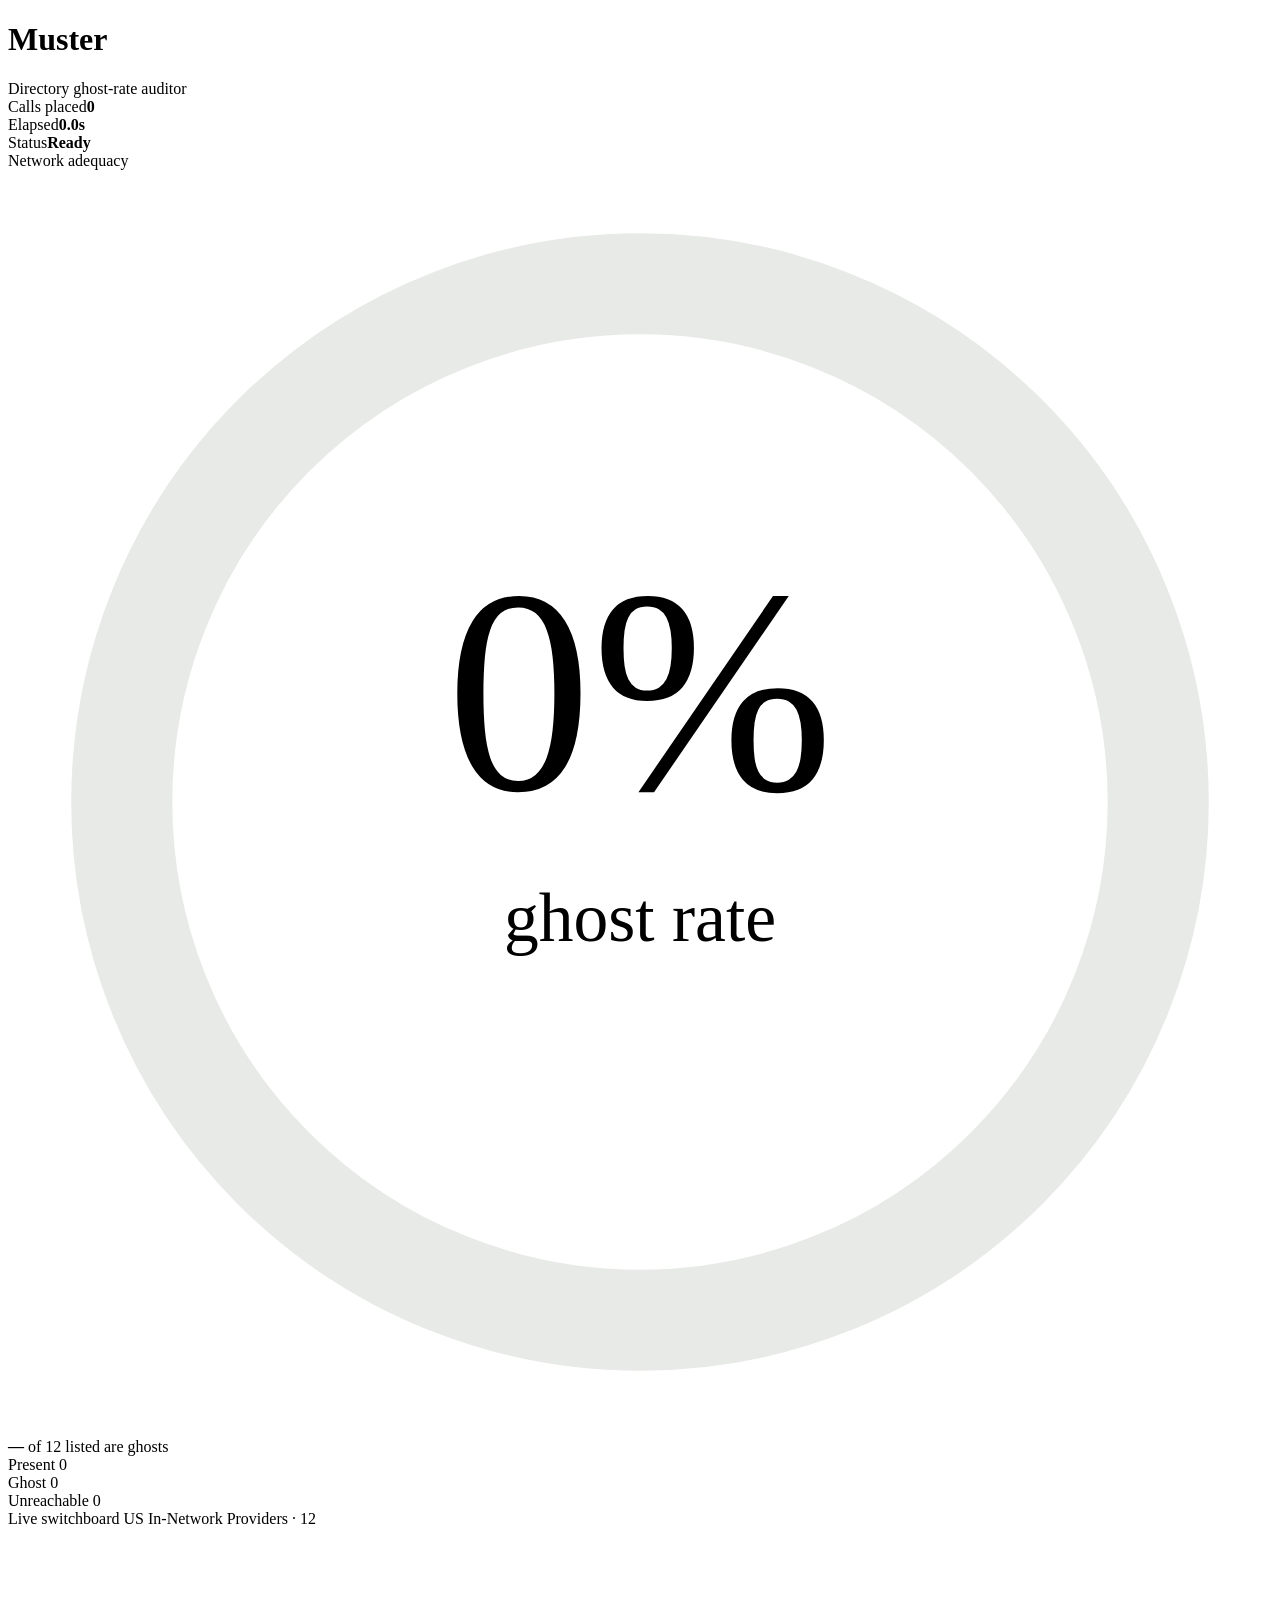
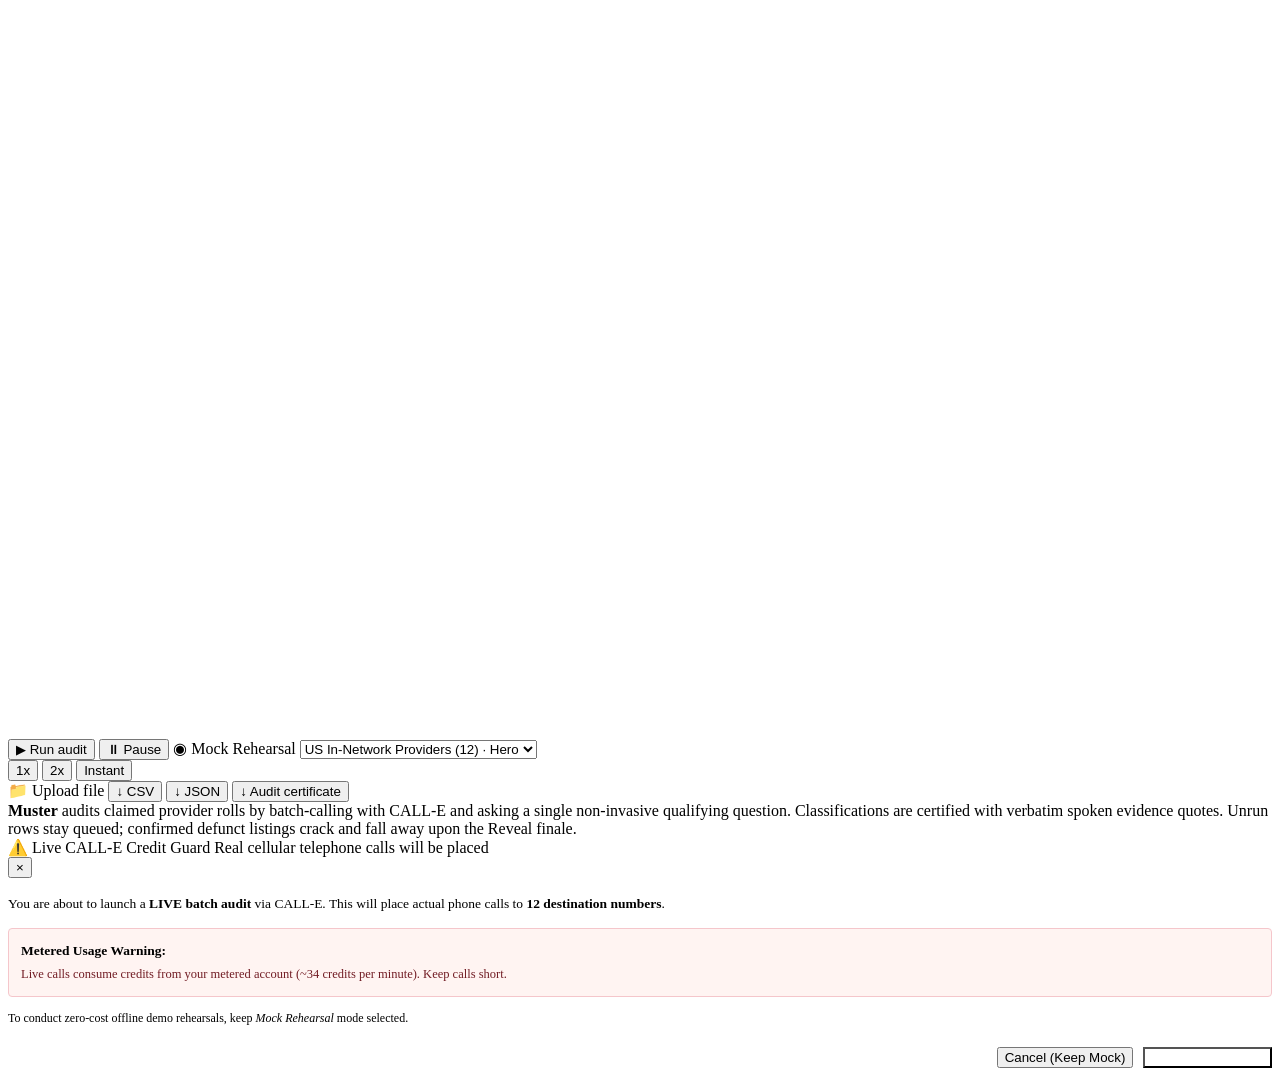
==== muster/app/static/index.html @ f409995b "Initial commit: Muster — Directory Ghost-Rate Auditor powered by CALL-E" ====
<!doctype html>
<html lang="en">
<head>
<meta charset="utf-8">
<meta name="viewport" content="width=device-width, initial-scale=1">
<title>Muster — Live Audit Ledger</title>
<meta name="description" content="Full-bleed responsive live directory audit powered by CALL-E. Dark switchboard centerpiece, ghost-rate dial, telegraph transcripts, and ink-stamp verdicts.">
<link rel="preconnect" href="https://fonts.googleapis.com">
<link rel="preconnect" href="https://fonts.gstatic.com" crossorigin>
<link href="https://fonts.googleapis.com/css2?family=Newsreader:ital,opsz,wght@0,6..72,400;0,6..72,500;0,6..72,600;1,6..72,400;1,6..72,500&family=Public+Sans:wght@400;500;600;700&family=JetBrains+Mono:wght@400;500&display=swap" rel="stylesheet">
<link rel="stylesheet" href="/static/css/style.css">
</head>
<body>
<div class="wrap">
  <!-- Top Bar -->
  <div class="top">
    <div class="logo">
      <h1>Muster</h1>
      <span class="tag">Directory ghost-rate auditor</span>
    </div>
    <div class="live">
      <div>Calls placed<b id="mCalls">0</b></div>
      <div>Elapsed<b id="mElapsed">0.0s</b></div>
      <div>Status<b class="on" id="mStatus">Ready</b></div>
    </div>
  </div>

  <!-- Hero: Ghost-Rate Dial + Switchboard Centerpiece -->
  <div class="hero">
    <!-- Left: Ghost-Rate Dial -->
    <div class="panel dialcard">
      <div>
        <div class="kicker">Network adequacy</div>
        <div class="dialwrap">
          <svg class="dial" viewBox="0 0 200 200" aria-hidden="true">
            <circle cx="100" cy="100" r="82" fill="none" stroke="#e8eae7" stroke-width="16"/>
            <circle id="arc" cx="100" cy="100" r="82" fill="none" stroke="var(--ghost)" stroke-width="16"
              stroke-linecap="round" transform="rotate(-90 100 100)"
              stroke-dasharray="515" stroke-dashoffset="515"/>
            <text class="pct" id="dialPct" x="100" y="98" text-anchor="middle" font-size="46">0%</text>
            <text class="lbl" id="dialSub" x="100" y="122" text-anchor="middle" font-size="11">ghost rate</text>
          </svg>
          <div>
            <div class="headline"><b id="hlGhost">—</b> <span id="hlRest">of 12 listed are ghosts</span></div>
          </div>
        </div>
      </div>
      <div class="brk">
        <div class="row">
          <span class="k"><i style="background:var(--present)"></i>Present</span>
          <span class="bar"><span id="bPresent" style="background:var(--present)"></span></span>
          <span class="n" id="nPresent">0</span>
        </div>
        <div class="row">
          <span class="k"><i style="background:var(--ghost)"></i>Ghost</span>
          <span class="bar"><span id="bGhost" style="background:var(--ghost)"></span></span>
          <span class="n" id="nGhost">0</span>
        </div>
        <div class="row">
          <span class="k"><i style="background:var(--unreach)"></i>Unreachable</span>
          <span class="bar"><span id="bUnreach" style="background:var(--unreach)"></span></span>
          <span class="n" id="nUnreach">0</span>
        </div>
      </div>
    </div>

      <!-- Right: Dark Switchboard Network Centerpiece -->
    <div class="panel board">
      <div class="bhead">
        <span class="kicker">Live switchboard</span>
        <span class="st" id="boardSt">US In-Network Providers · 12</span>
      </div>
      <svg id="net" viewBox="0 0 720 460" aria-hidden="true"></svg>
      <div class="grain"></div>
      <div class="node-tooltip" id="nodeTooltip"></div>
    </div>
  </div>

  <!-- Controls Strip -->
  <div class="controls">
    <button class="run" id="runBtn">▶ Run audit</button>
    <button class="pause-btn disabled" id="pauseBtn" title="Pause or step through active audit">⏸ Pause</button>
    <span class="chip live" id="modeChip" title="Click to toggle between Mock Rehearsal and Live CALL-E">◉ Mock Rehearsal</span>
    <span class="chip" id="dirChip">
      <select id="presetSelect" aria-label="Target directory">
        <option value="us_insurer_network" selected>US In-Network Providers (12) · Hero</option>
        <option value="marketplace_sellers">Verified Marketplace Merchants (6)</option>
        <option value="hospitals_pmjay">PM-JAY Empanelled Hospitals (12)</option>
        <option value="therapists_network">Mental Health Provider Network (8)</option>
      </select>
    </span>
    <div class="speed-group" id="speedGroup" title="Rehearsal playback speed">
      <button class="speed-btn active" data-speed="1">1x</button>
      <button class="speed-btn" data-speed="2">2x</button>
      <button class="speed-btn" data-speed="0">Instant</button>
    </div>
    <label class="chip" for="fileInput" title="Upload custom CSV or JSON directory" style="cursor:pointer;">
      <input type="file" id="fileInput" accept=".csv,.json" style="display:none;">
      📁 Upload file
    </label>
    <span class="spacer"></span>
    <button class="dl disabled" id="dlCsv">↓ CSV</button>
    <button class="dl disabled" id="dlJson">↓ JSON</button>
    <button class="dl disabled" id="dlMd">↓ Audit certificate</button>
  </div>

  <!-- Ledger Roll -->
  <div class="ledger" id="ledger"></div>

  <!-- Footnote -->
  <div class="foot">
    <strong>Muster</strong> audits claimed provider rolls by batch-calling with CALL-E and asking a single non-invasive qualifying question. Classifications are certified with verbatim spoken evidence quotes. Unrun rows stay queued; confirmed defunct listings crack and fall away upon the Reveal finale.
  </div>
</div>

<!-- Evidence Modal & Scrim -->
<div class="scrim" id="scrim">
  <div class="modal" id="modal"></div>
</div>

<!-- Credit Guard Live Modal -->
<div class="scrim" id="liveGuardScrim">
  <div class="modal credit-guard-modal" id="liveGuardModal">
    <div class="mh">
      <div class="nm">
        ⚠️ Live CALL-E Credit Guard
        <span>Real cellular telephone calls will be placed</span>
      </div>
      <button class="x" id="liveGuardCloseBtn">&times;</button>
    </div>
    <div style="margin: 16px 0; font-size: 13.5px; line-height: 1.5;">
      <p style="margin-top: 0;">You are about to launch a <strong>LIVE batch audit</strong> via CALL-E. This will place actual phone calls to <strong><span id="liveGuardCount">12</span> destination numbers</strong>.</p>
      <div style="background: #FFF4F2; border: 1px solid #F5C6CB; border-radius: 4px; padding: 12px; margin: 12px 0;">
        <strong style="color: var(--ghost);">Metered Usage Warning:</strong>
        <div id="liveGuardCreditNote" style="margin-top: 4px; color: #721c24; font-size: 12.5px;">
          Live calls consume credits from your metered account (~34 credits per minute). Keep calls short.
        </div>
      </div>
      <p style="margin-bottom: 0; color: var(--muted); font-size: 12px;">
        To conduct zero-cost offline demo rehearsals, keep <em>Mock Rehearsal</em> mode selected.
      </p>
    </div>
    <div style="display: flex; justify-content: flex-end; gap: 10px; margin-top: 20px;">
      <button class="dl" id="liveGuardCancelBtn">Cancel (Keep Mock)</button>
      <button class="run" id="liveGuardConfirmBtn" style="background: var(--ghost); color: #fff;">Confirm LIVE Audit</button>
    </div>
  </div>
</div>

<script src="/static/js/app.js"></script>
</body>
</html>
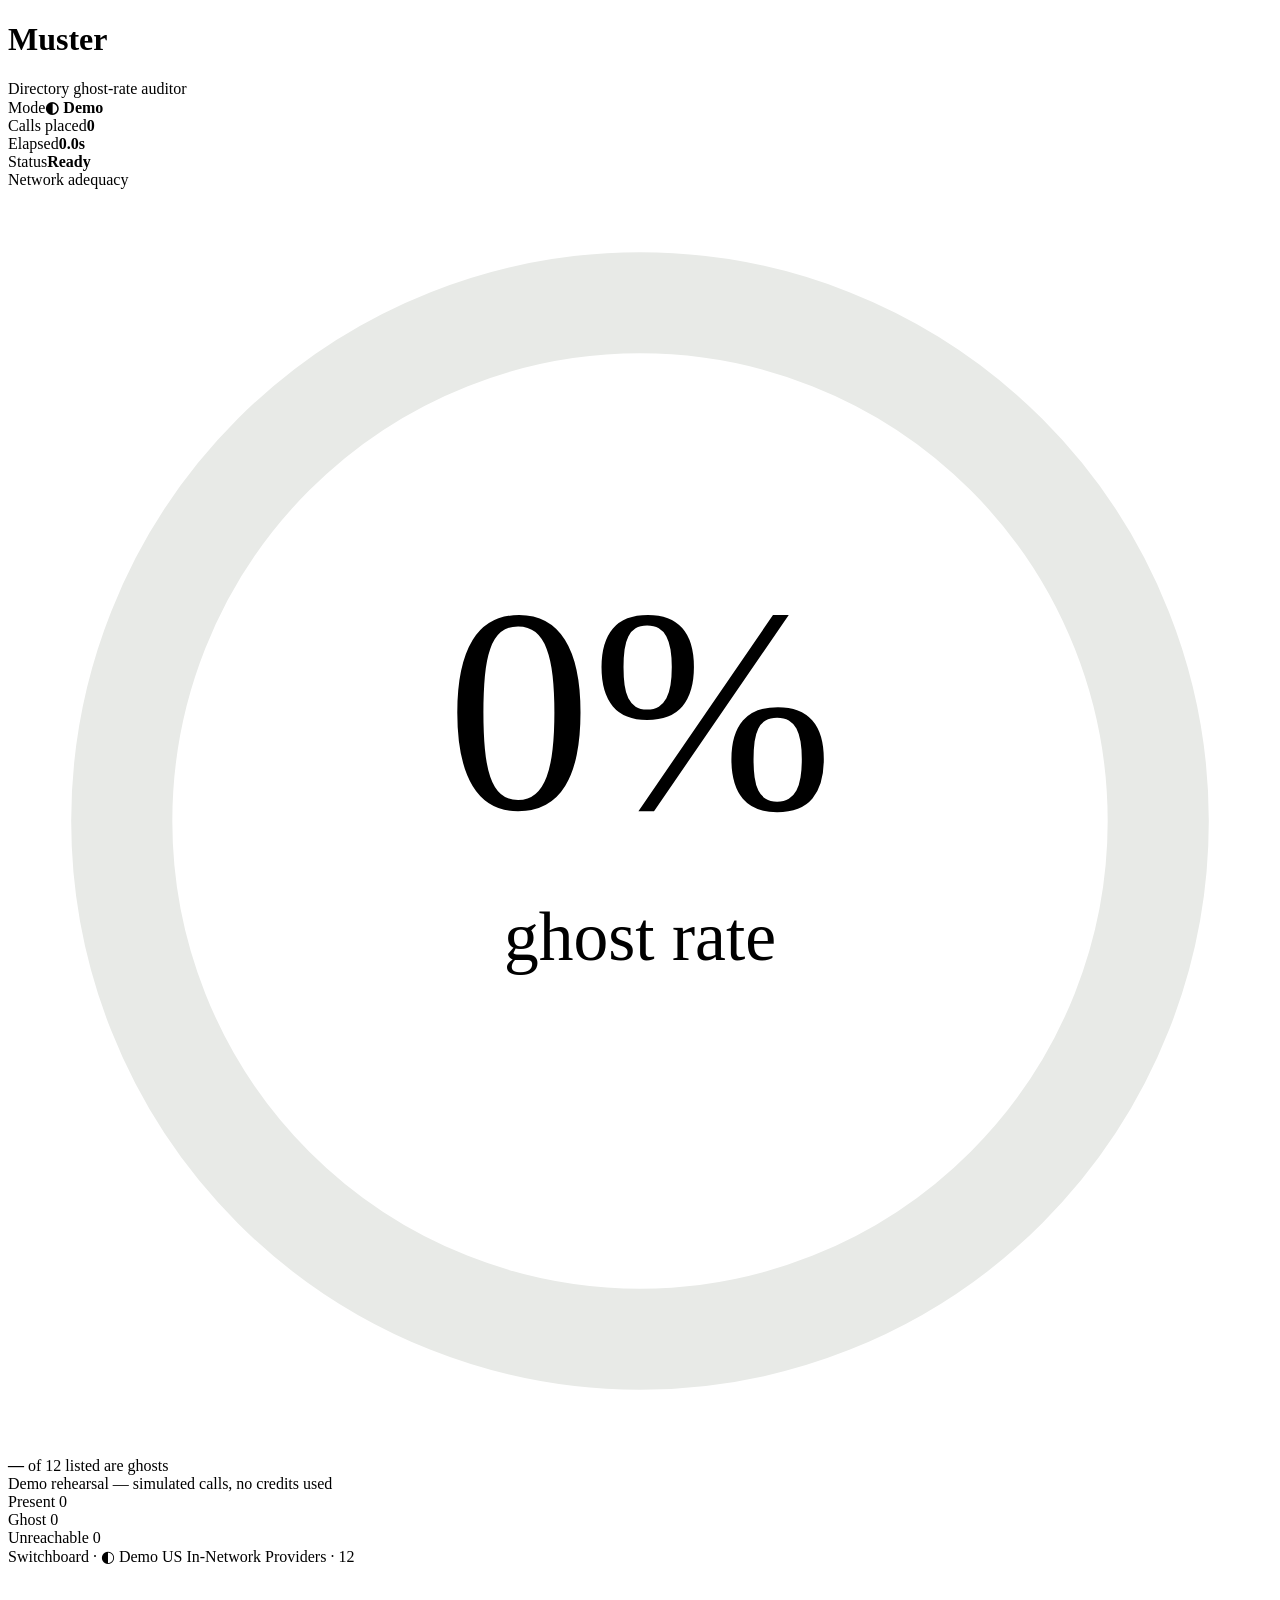
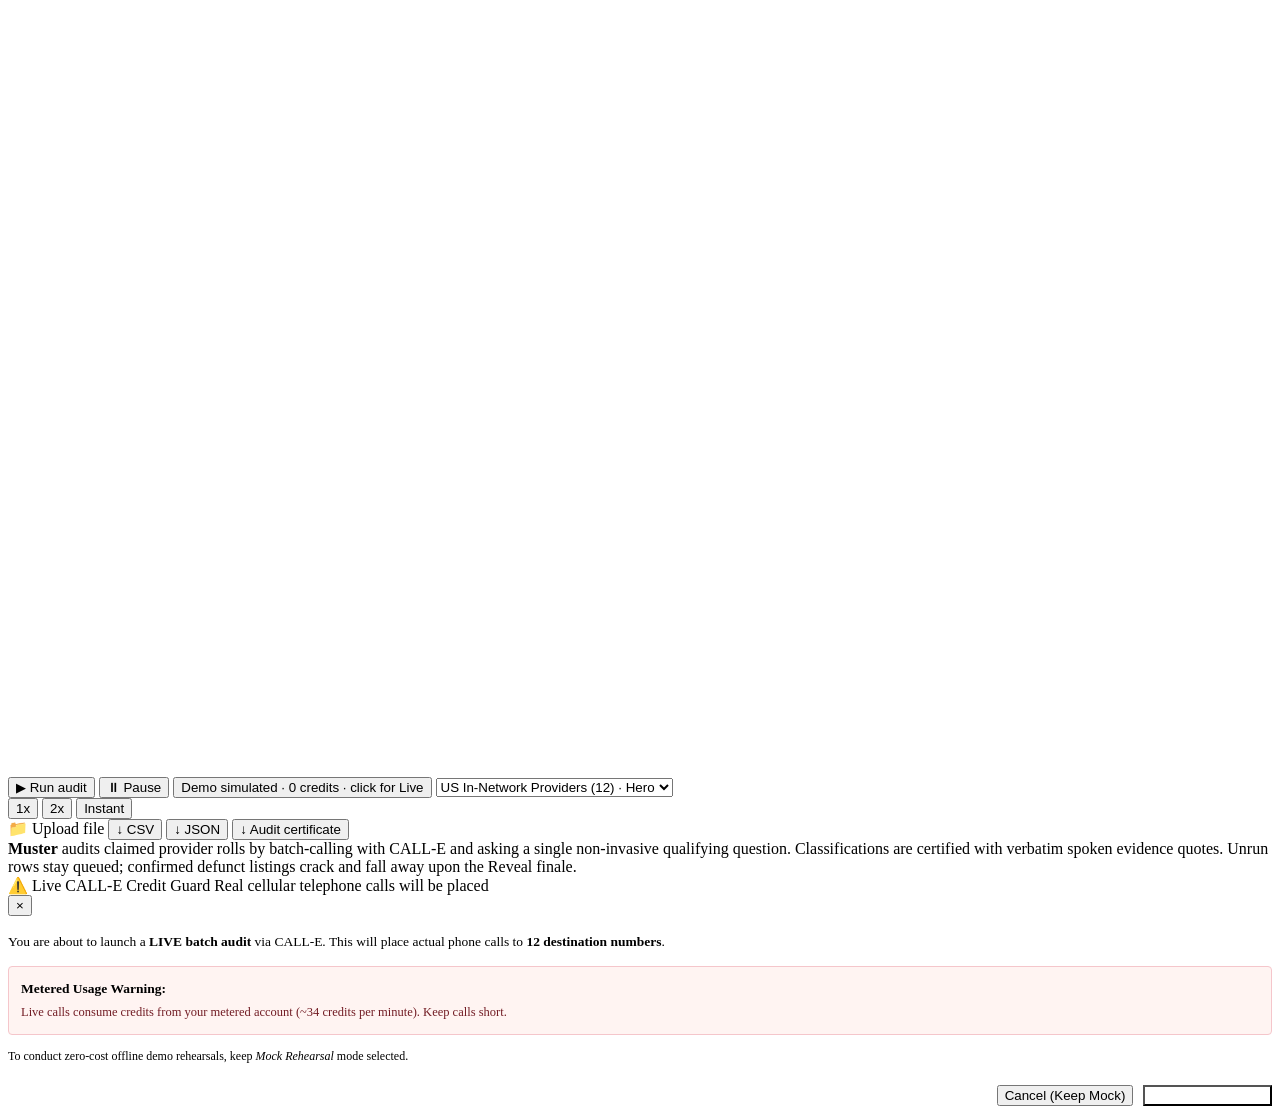
==== commit 7919ccb2: "Make Demo vs Live mode unmistakable in the UI The mock/live distinction was a single easy-to-miss ch" ====
--- a/muster/app/static/index.html
+++ b/muster/app/static/index.html
@@ -19,6 +19,7 @@
       <span class="tag">Directory ghost-rate auditor</span>
     </div>
     <div class="live">
+      <div>Mode<b class="modeflag demo" id="modeFlag">◐ Demo</b></div>
       <div>Calls placed<b id="mCalls">0</b></div>
       <div>Elapsed<b id="mElapsed">0.0s</b></div>
       <div>Status<b class="on" id="mStatus">Ready</b></div>
@@ -42,6 +43,7 @@
           </svg>
           <div>
             <div class="headline"><b id="hlGhost">—</b> <span id="hlRest">of 12 listed are ghosts</span></div>
+            <div class="modeline demo" id="modeLine">Demo rehearsal — simulated calls, no credits used</div>
           </div>
         </div>
       </div>
@@ -67,7 +69,7 @@
       <!-- Right: Dark Switchboard Network Centerpiece -->
     <div class="panel board">
       <div class="bhead">
-        <span class="kicker">Live switchboard</span>
+        <span class="kicker">Switchboard <span class="boardmode" id="boardMode">· ◐ Demo</span></span>
         <span class="st" id="boardSt">US In-Network Providers · 12</span>
       </div>
       <svg id="net" viewBox="0 0 720 460" aria-hidden="true"></svg>
@@ -80,12 +82,14 @@
   <div class="controls">
     <button class="run" id="runBtn">▶ Run audit</button>
     <button class="pause-btn disabled" id="pauseBtn" title="Pause or step through active audit">⏸ Pause</button>
-    <span class="chip live" id="modeChip" title="Click to toggle between Mock Rehearsal and Live CALL-E">◉ Mock Rehearsal</span>
+    <button class="modetoggle demo" id="modeChip" title="Click to switch between Demo (simulated, free) and Live (real CALL-E calls)">
+      <span class="mt-label"><span class="mt-dot"></span><span id="modeChipLabel">Demo</span></span>
+      <span class="mt-sub" id="modeChipSub">simulated · 0 credits · click for Live</span>
+    </button>
     <span class="chip" id="dirChip">
       <select id="presetSelect" aria-label="Target directory">
         <option value="us_insurer_network" selected>US In-Network Providers (12) · Hero</option>
         <option value="marketplace_sellers">Verified Marketplace Merchants (6)</option>
-        <option value="hospitals_pmjay">PM-JAY Empanelled Hospitals (12)</option>
         <option value="therapists_network">Mental Health Provider Network (8)</option>
       </select>
     </span>
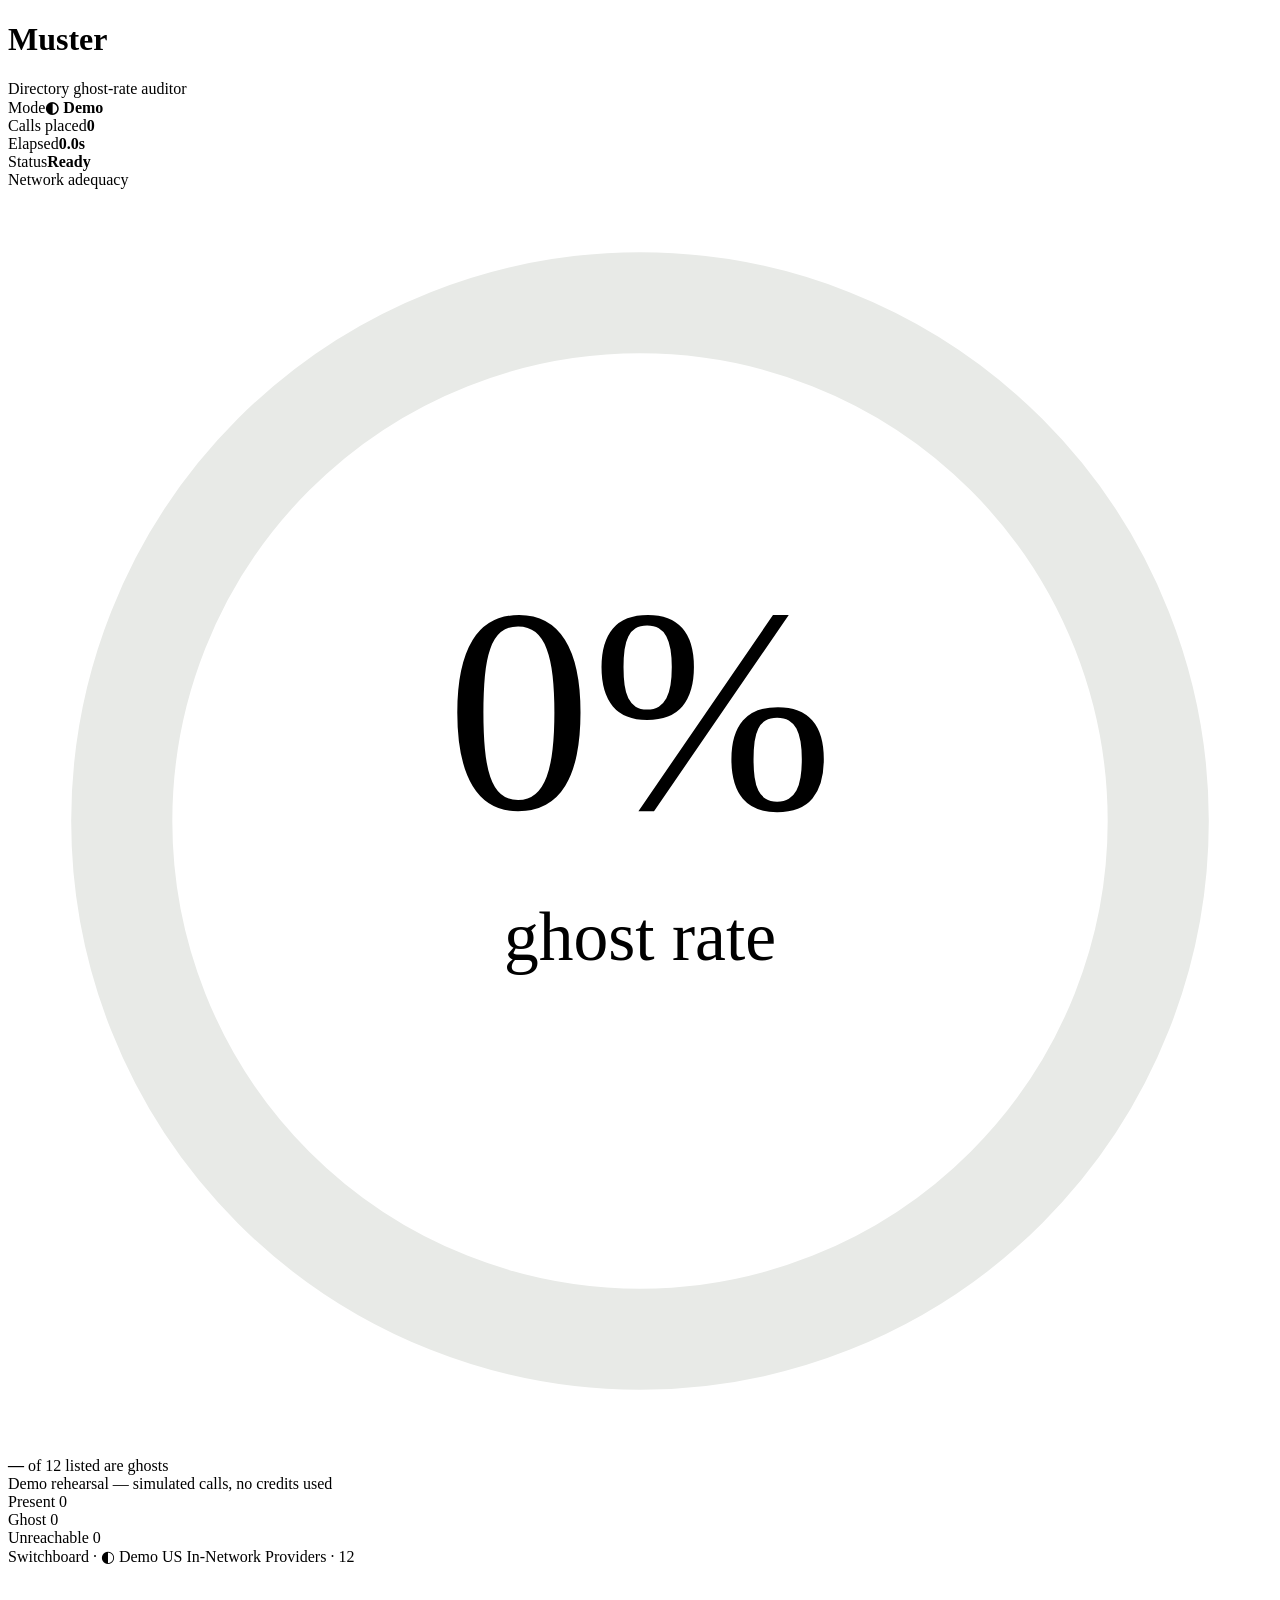
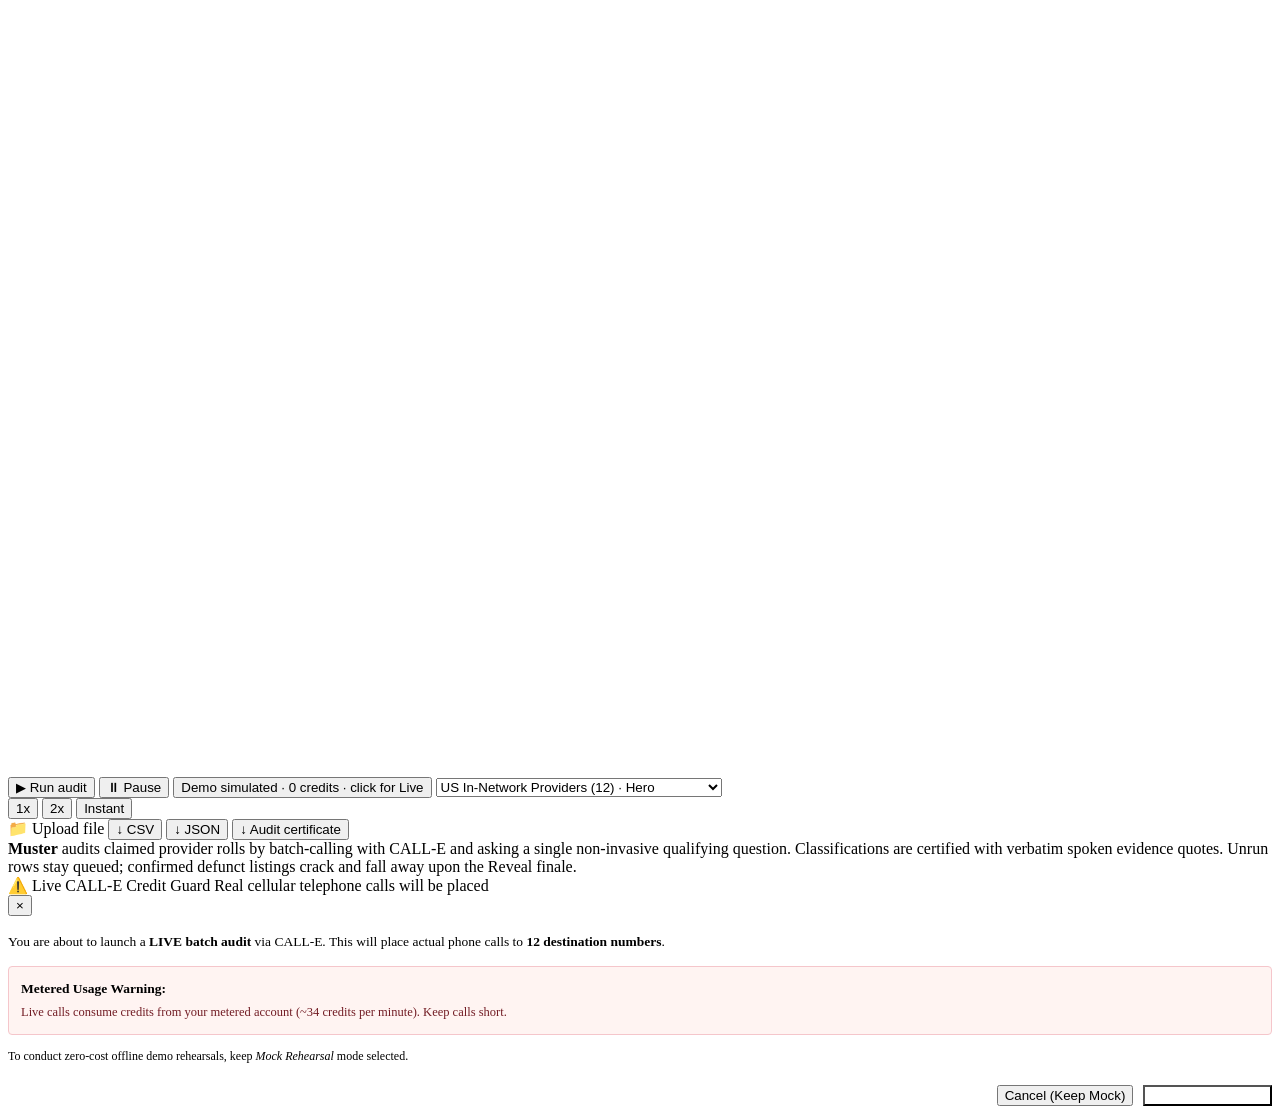
==== commit 4f5ff238: "feat(engine,ui): live telephony batch reliability, dial percentage sync, and advisory skill docs" ====
--- a/muster/app/static/index.html
+++ b/muster/app/static/index.html
@@ -8,7 +8,7 @@
 <link rel="preconnect" href="https://fonts.googleapis.com">
 <link rel="preconnect" href="https://fonts.gstatic.com" crossorigin>
 <link href="https://fonts.googleapis.com/css2?family=Newsreader:ital,opsz,wght@0,6..72,400;0,6..72,500;0,6..72,600;1,6..72,400;1,6..72,500&family=Public+Sans:wght@400;500;600;700&family=JetBrains+Mono:wght@400;500&display=swap" rel="stylesheet">
-<link rel="stylesheet" href="/static/css/style.css">
+<link rel="stylesheet" href="/static/css/style.css?v=4.1">
 </head>
 <body>
 <div class="wrap">
@@ -25,6 +25,9 @@
       <div>Status<b class="on" id="mStatus">Ready</b></div>
     </div>
   </div>
+
+  <!-- Live-mode banner (hidden in Demo; also used for errors) -->
+  <div class="livebanner" id="liveBanner" hidden>● LIVE — real CALL-E calls will be placed · billed per minute</div>
 
   <!-- Hero: Ghost-Rate Dial + Switchboard Centerpiece -->
   <div class="hero">
@@ -91,6 +94,8 @@
         <option value="us_insurer_network" selected>US In-Network Providers (12) · Hero</option>
         <option value="marketplace_sellers">Verified Marketplace Merchants (6)</option>
         <option value="therapists_network">Mental Health Provider Network (8)</option>
+        <option value="live_demo_audit">Live Telephony Verification (1 Facility - Hero)</option>
+        <option value="live_demo_audit_3">Live Telephony Verification (3 US Facilities)</option>
       </select>
     </span>
     <div class="speed-group" id="speedGroup" title="Rehearsal playback speed">
@@ -151,6 +156,6 @@
   </div>
 </div>
 
-<script src="/static/js/app.js"></script>
+<script src="/static/js/app.js?v=4.5"></script>
 </body>
 </html>
